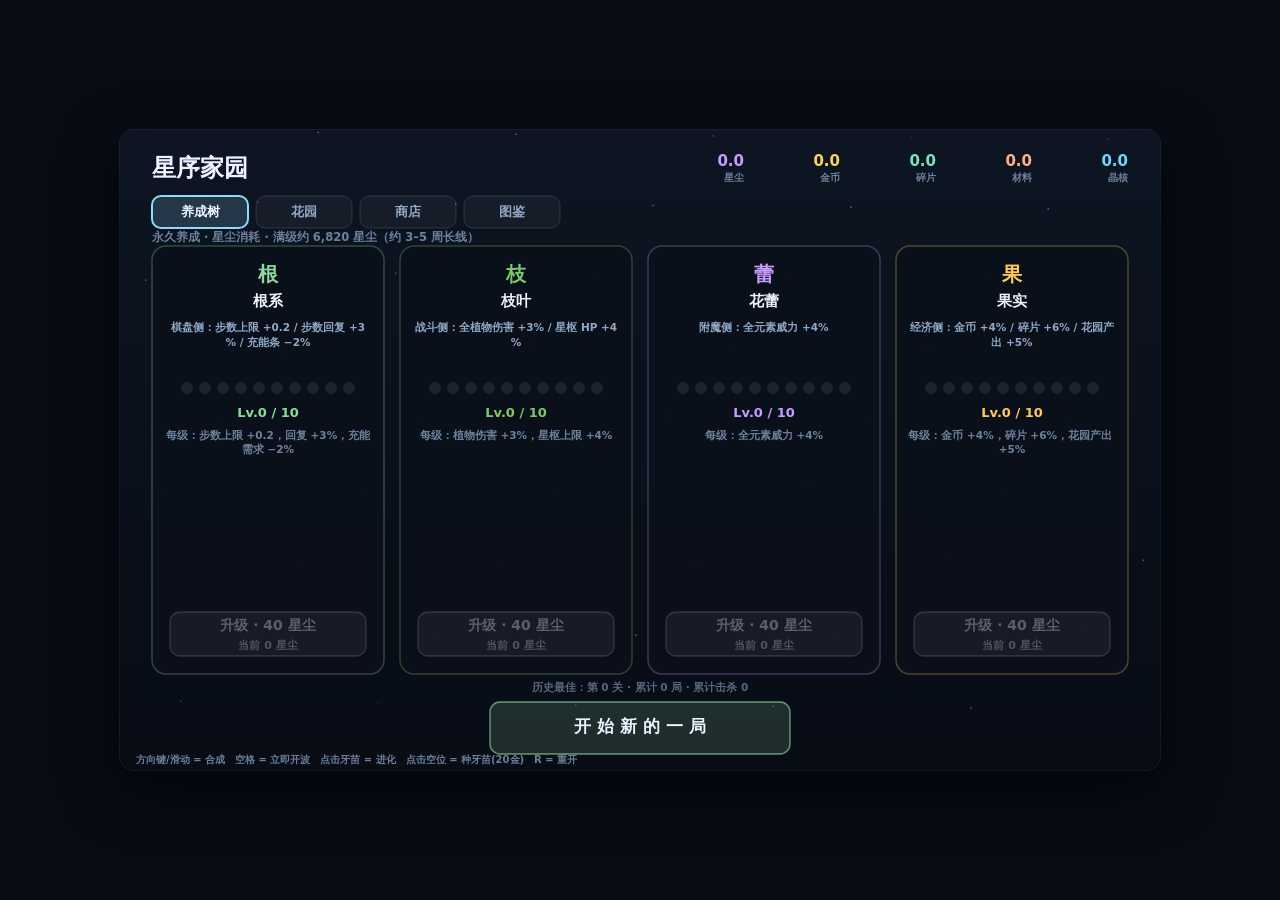
==== 3069antone/index.html @ 4a65cb3d "1" ====
<!DOCTYPE html>
<html lang="zh-CN">
<head>
<meta charset="UTF-8">
<meta name="viewport" content="width=device-width, initial-scale=1, maximum-scale=1, user-scalable=no">
<title>星序防线 · 2048 × 塔防</title>
<style>
  html, body {
    margin: 0; padding: 0; height: 100%;
    background: #070c15;
    color: #dbe8f7;
    font-family: "Noto Sans SC", "PingFang SC", "Microsoft YaHei", system-ui, -apple-system, sans-serif;
    overflow: hidden;
    -webkit-tap-highlight-color: transparent;
  }
  #wrap {
    width: 100%; height: 100%;
    display: flex; align-items: center; justify-content: center;
  }
  #game {
    display: block;
    image-rendering: pixelated;
    image-rendering: crisp-edges;
    border-radius: 14px;
    box-shadow: 0 18px 60px rgba(0,0,0,.65), 0 0 0 1px rgba(120,170,230,.18);
    touch-action: none;
    cursor: pointer;
    max-height: 100vh;
  }
  #loading {
    position: fixed; inset: 0;
    display: flex; align-items: center; justify-content: center;
    flex-direction: column; gap: 14px;
    background: #070c15; z-index: 10;
    font-size: 14px; letter-spacing: .1em; color: #7d95b5;
  }
  #loading b { font-size: 22px; color: #eaf3ff; letter-spacing: .2em; }
  .spin {
    width: 34px; height: 34px; border-radius: 50%;
    border: 3px solid rgba(120,170,230,.2);
    border-top-color: #6fd6ff;
    animation: sp .8s linear infinite;
  }
  @keyframes sp { to { transform: rotate(360deg); } }
</style>
</head>
<body>
<div id="wrap">
  <canvas id="game"></canvas>
</div>
<div id="loading"><b>星序防线</b><div class="spin"></div><span>正在生成像素美术…</span></div>

<script src="src/core/bus.js"></script>
<script src="src/core/rng.js"></script>
<script src="src/core/loop.js"></script>
<script src="src/art/pixel.js"></script>
<script src="src/art/plantArt.js"></script>
<script src="src/art/insectArt.js"></script>
<script src="src/art/fx.js"></script>
<script src="src/systems/board2048.js"></script>
<script src="src/systems/battlefield.js"></script>
<script src="src/systems/director.js"></script>
<script src="src/view/boardView.js"></script>
<script src="src/view/battleView.js"></script>
<script src="src/systems/cards.js"></script>
<script src="src/systems/run.js"></script>
<script src="src/systems/meta.js"></script>
<script src="src/view/cardView.js"></script>
<script src="src/view/metaView.js"></script>
<script src="src/main.js"></script>
</body>
</html>
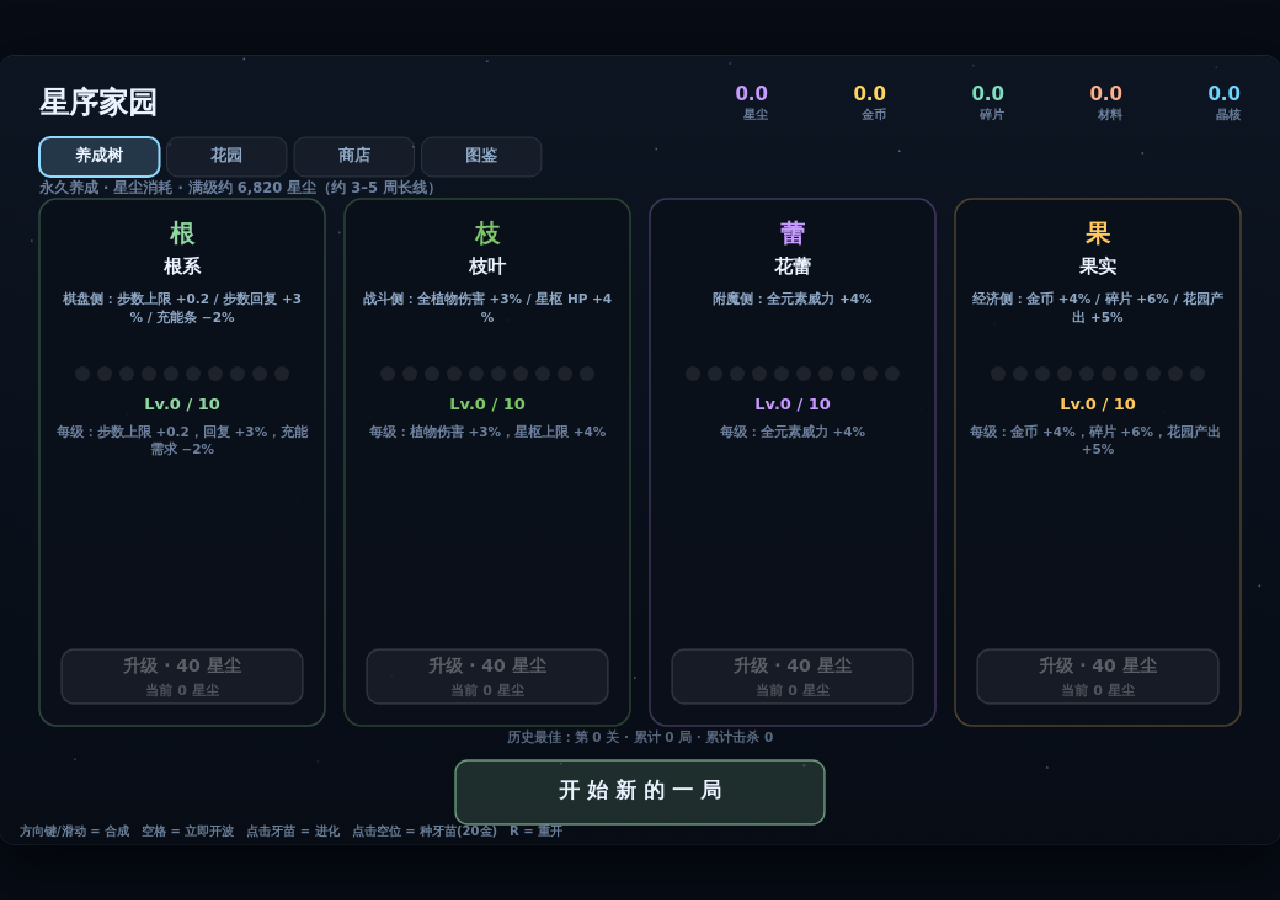
==== commit eeee78cc: "2" ====
--- a/3069antone/index.html
+++ b/3069antone/index.html
@@ -2,16 +2,30 @@
 <html lang="zh-CN">
 <head>
 <meta charset="UTF-8">
-<meta name="viewport" content="width=device-width, initial-scale=1, maximum-scale=1, user-scalable=no">
+<!-- viewport-fit=cover：让画布延伸到刘海屏/挖孔屏的安全区之外 -->
+<meta name="viewport" content="width=device-width, initial-scale=1, maximum-scale=1, user-scalable=no, viewport-fit=cover">
+<meta name="theme-color" content="#070c15">
+<meta name="mobile-web-app-capable" content="yes">
+<meta name="apple-mobile-web-app-capable" content="yes">
+<meta name="apple-mobile-web-app-status-bar-style" content="black-translucent">
 <title>星序防线 · 2048 × 塔防</title>
 <style>
   html, body {
-    margin: 0; padding: 0; height: 100%;
+    margin: 0; padding: 0;
+    height: 100%;
+    /* dvh：手机地址栏收放时不会把画布顶出屏幕（不支持的浏览器回落到 100%） */
+    height: 100dvh;
     background: #070c15;
     color: #dbe8f7;
     font-family: "Noto Sans SC", "PingFang SC", "Microsoft YaHei", system-ui, -apple-system, sans-serif;
     overflow: hidden;
     -webkit-tap-highlight-color: transparent;
+    /* 手机端三件套：禁长按菜单、禁文本选中、禁下拉刷新 / 橡皮筋回弹 */
+    -webkit-touch-callout: none;
+    -webkit-user-select: none;
+    user-select: none;
+    overscroll-behavior: none;
+    touch-action: manipulation;
   }
   #wrap {
     width: 100%; height: 100%;
@@ -23,9 +37,10 @@
     image-rendering: crisp-edges;
     border-radius: 14px;
     box-shadow: 0 18px 60px rgba(0,0,0,.65), 0 0 0 1px rgba(120,170,230,.18);
+    /* none 而非 manipulation：游戏要吃掉全部手势，绝不能交给浏览器去滚动/缩放 */
     touch-action: none;
     cursor: pointer;
-    max-height: 100vh;
+    max-width: 100vw;
   }
   #loading {
     position: fixed; inset: 0;
@@ -53,6 +68,7 @@
 <script src="src/core/bus.js"></script>
 <script src="src/core/rng.js"></script>
 <script src="src/core/loop.js"></script>
+<script src="src/core/layout.js"></script>
 <script src="src/art/pixel.js"></script>
 <script src="src/art/plantArt.js"></script>
 <script src="src/art/insectArt.js"></script>
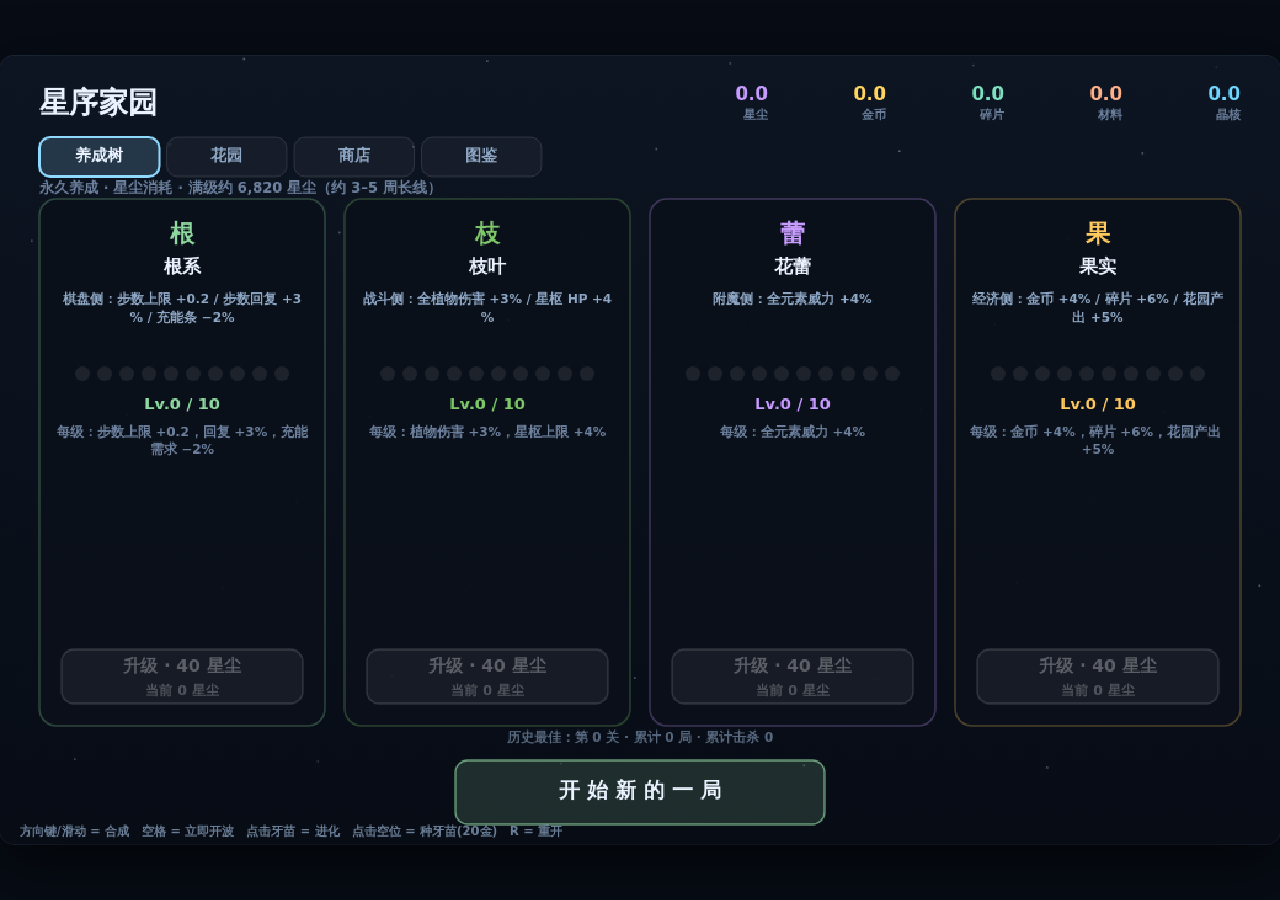
==== commit 984e6f81: "3" ====
--- a/3069antone/index.html
+++ b/3069antone/index.html
@@ -72,6 +72,7 @@
 <script src="src/art/pixel.js"></script>
 <script src="src/art/plantArt.js"></script>
 <script src="src/art/insectArt.js"></script>
+<script src="src/art/beeArt.js"></script>
 <script src="src/art/fx.js"></script>
 <script src="src/systems/board2048.js"></script>
 <script src="src/systems/battlefield.js"></script>
@@ -83,6 +84,8 @@
 <script src="src/systems/meta.js"></script>
 <script src="src/view/cardView.js"></script>
 <script src="src/view/metaView.js"></script>
+<!-- 编辑器导出的关卡数据（由 editor 的「下载 levels.js」生成）。缺失则游戏回落默认，行为不变。 -->
+<script src="src/data/levels.js"></script>
 <script src="src/main.js"></script>
 </body>
 </html>
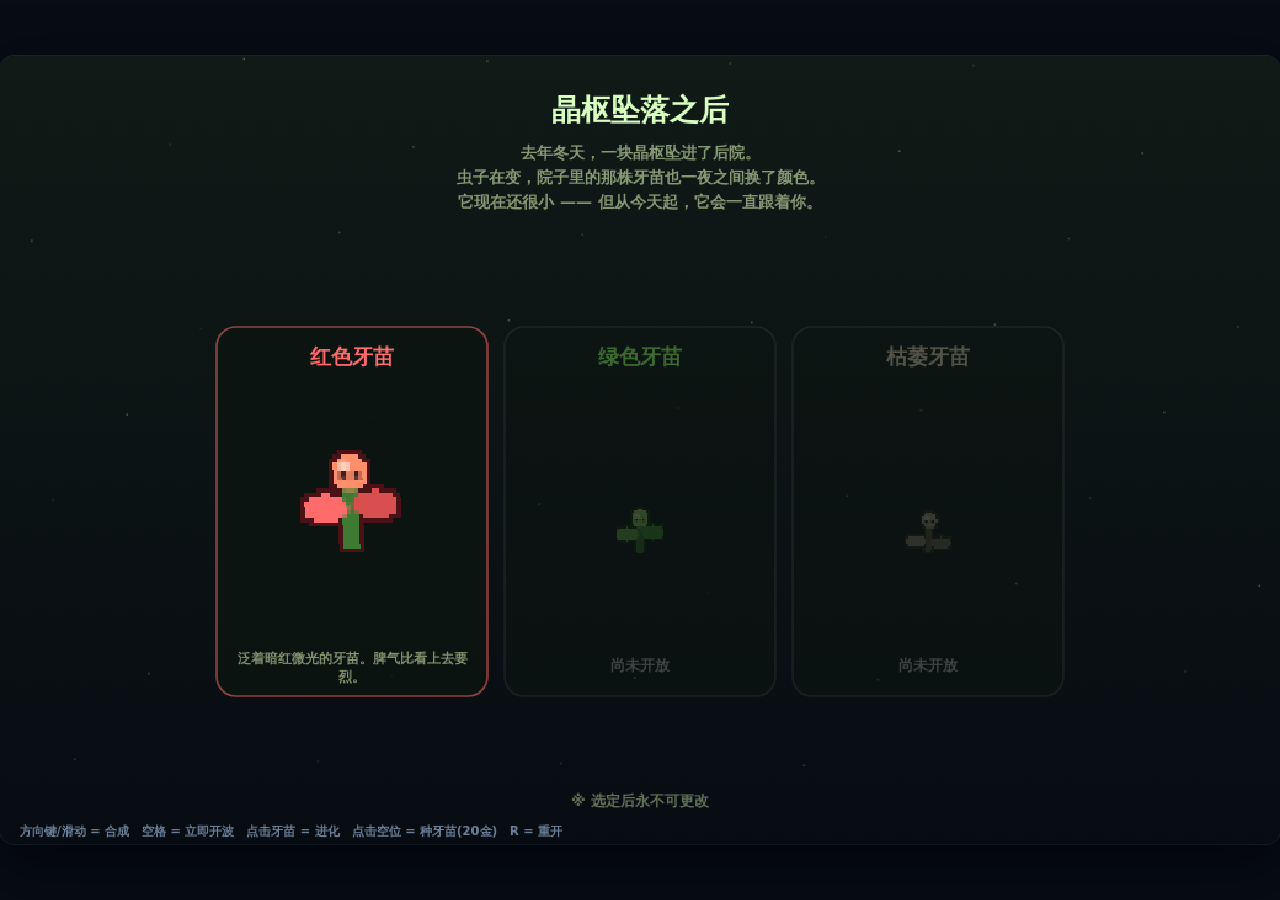
==== commit 2e9d7583: "4" ====
--- a/3069antone/index.html
+++ b/3069antone/index.html
@@ -74,6 +74,14 @@
 <script src="src/art/insectArt.js"></script>
 <script src="src/art/beeArt.js"></script>
 <script src="src/art/fx.js"></script>
+<!-- 培育植物（宠物）系统：数据 → 美术 → 系统 → 视图。
+     ★ data/* 必须早于 systems/battlefield.js（它在加载期就把宠物形态并入 PLANTS）
+       和 systems/meta.js（它在加载期就往 SHOP 里拼基础材料与血瓶）。
+       顺序错了不会报错，只会静默少东西 —— 所以别挪。 -->
+<script src="src/data/pets.js"></script>
+<script src="src/data/basicMat.js"></script>
+<script src="src/art/petArt.js"></script>
+<script src="src/art/materialArt.js"></script>
 <script src="src/systems/board2048.js"></script>
 <script src="src/systems/battlefield.js"></script>
 <script src="src/systems/director.js"></script>
@@ -82,8 +90,13 @@
 <script src="src/systems/cards.js"></script>
 <script src="src/systems/run.js"></script>
 <script src="src/systems/meta.js"></script>
+<script src="src/systems/pet.js"></script>
+<script src="src/systems/forge.js"></script>
 <script src="src/view/cardView.js"></script>
 <script src="src/view/metaView.js"></script>
+<script src="src/view/petPanel.js"></script>
+<script src="src/view/forgeView.js"></script>
+<script src="src/view/petChoose.js"></script>
 <!-- 编辑器导出的关卡数据（由 editor 的「下载 levels.js」生成）。缺失则游戏回落默认，行为不变。 -->
 <script src="src/data/levels.js"></script>
 <script src="src/main.js"></script>
